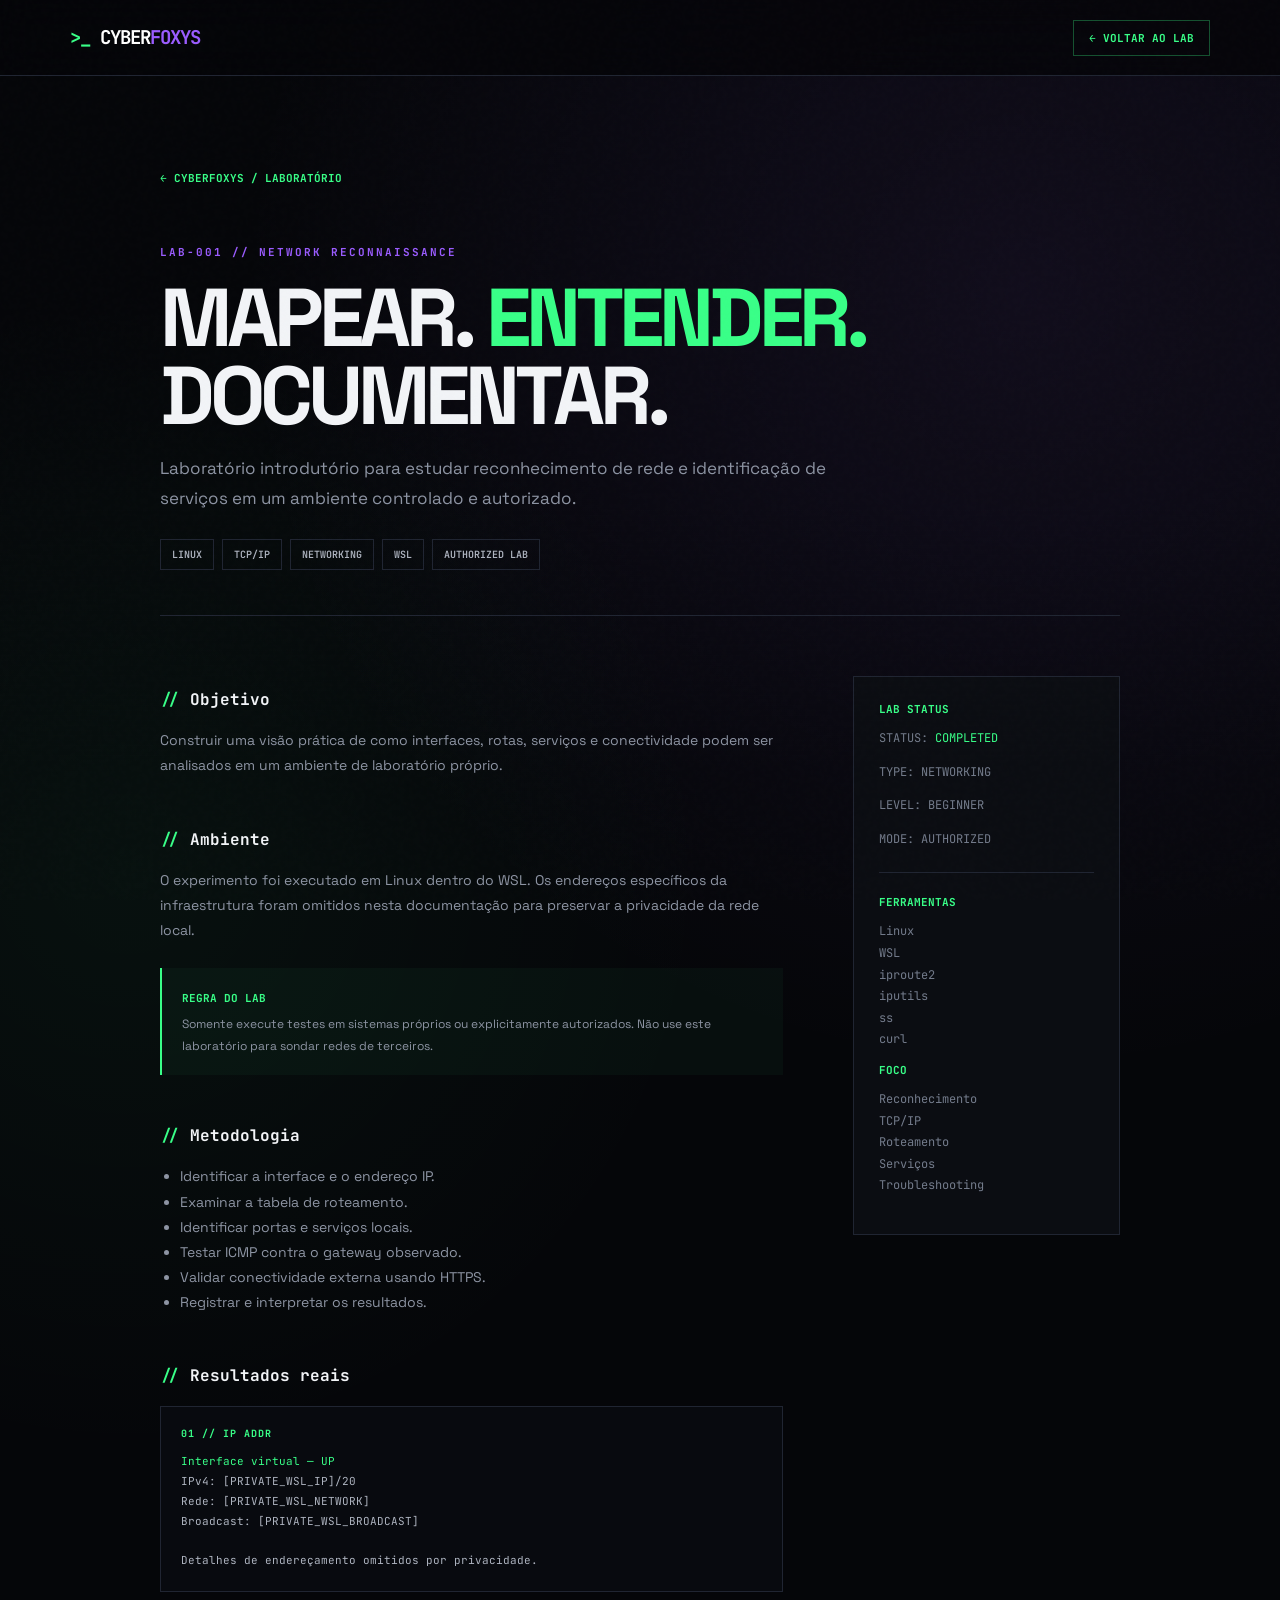
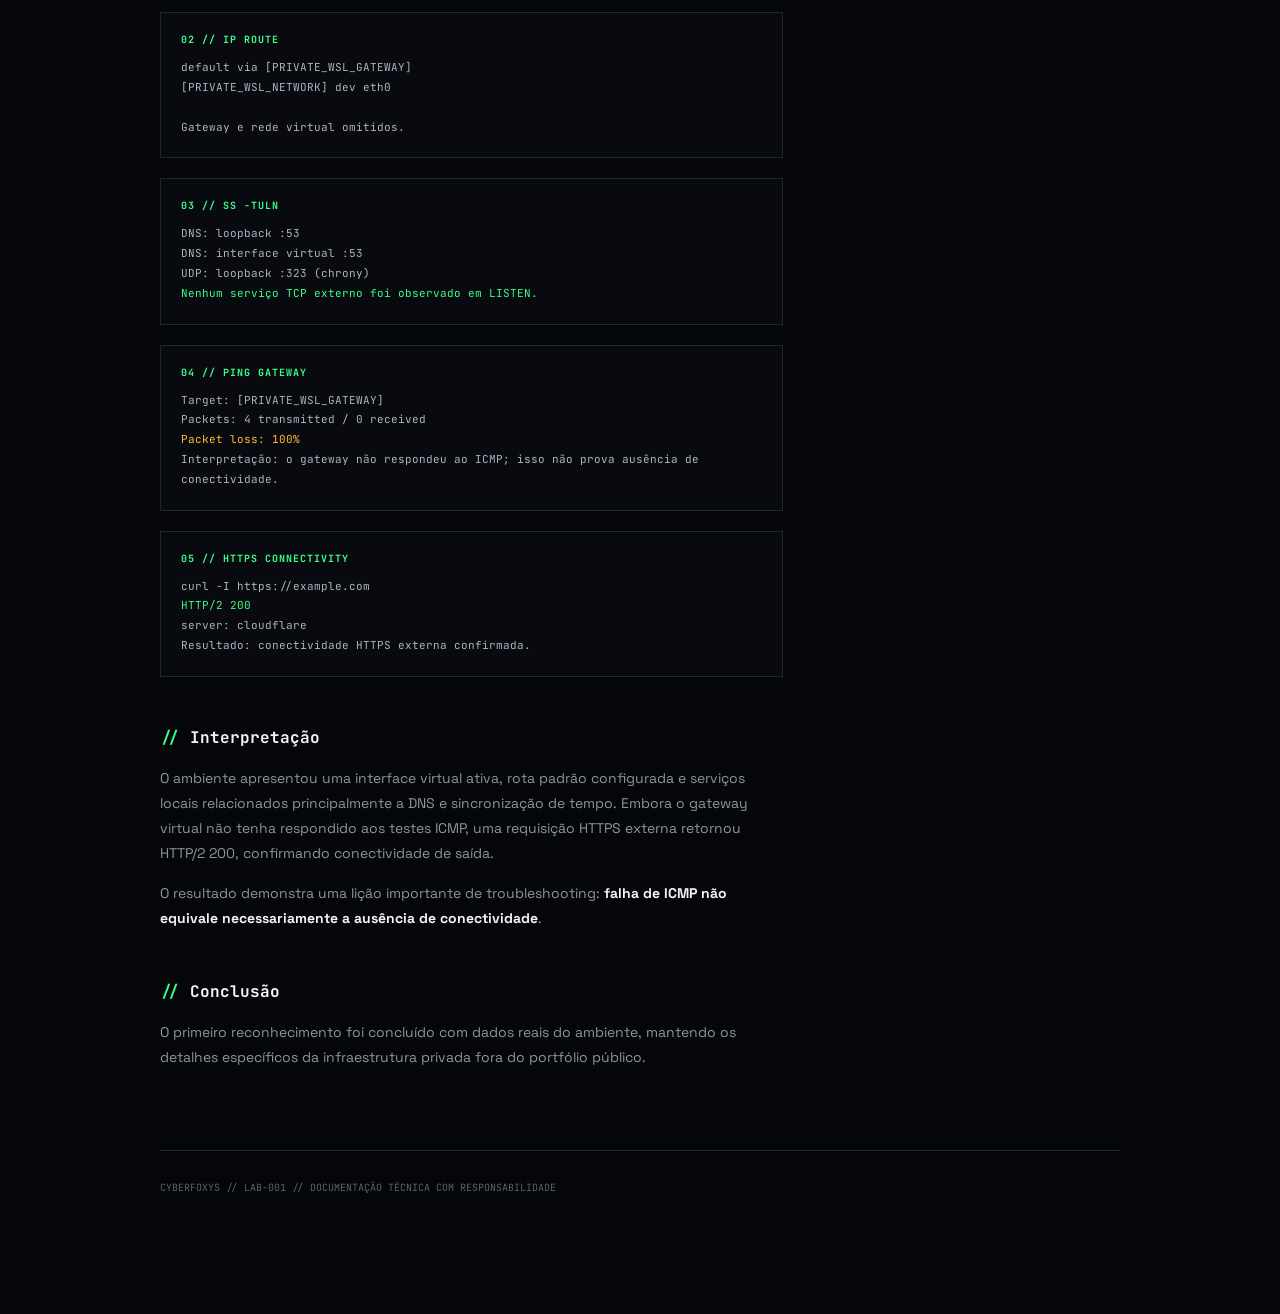
==== labs/lab-001-network-reconnaissance.html @ c243d9e0 "Consolidar versão segura do site" ====
<!DOCTYPE html><html lang="pt-BR"><head><meta charset="UTF-8"><meta name="viewport" content="width=device-width,initial-scale=1.0"><meta name="description" content="LAB-001 — Network Reconnaissance | CyberFoxys"><meta name="theme-color" content="#050609"><title>LAB-001 | Network Reconnaissance — CyberFoxys</title><link rel="preconnect" href="https://fonts.googleapis.com"><link rel="preconnect" href="https://fonts.gstatic.com" crossorigin><link href="https://fonts.googleapis.com/css2?family=JetBrains+Mono:wght@400;500;600;700&family=Space+Grotesk:wght@400;500;600;700&display=swap" rel="stylesheet"><link rel="stylesheet" href="../style.css"><style>.lab-page{max-width:1100px;margin:auto;padding:90px 5.5% 120px}.back{display:inline-block;color:#39ff88;text-decoration:none;font:700 11px "JetBrains Mono",monospace;margin-bottom:55px}.lab-header{border-bottom:1px solid #202532;padding-bottom:45px}.lab-id{color:#9b5cff;font:700 11px "JetBrains Mono",monospace;letter-spacing:2px}.lab-page h1{font-size:clamp(44px,7vw,82px);line-height:.95;letter-spacing:-5px;margin:18px 0}.lab-page h1 span{color:#39ff88}.subtitle{max-width:720px;color:#8d94a3;font-size:17px;line-height:1.8}.badges{display:flex;flex-wrap:wrap;gap:8px;margin-top:25px}.badge{border:1px solid #202532;padding:8px 11px;color:#aeb4c0;font:600 10px "JetBrains Mono",monospace}.content-grid{display:grid;grid-template-columns:1.4fr .6fr;gap:70px;margin-top:60px}.block{margin-bottom:50px}.block h2{font:700 16px "JetBrains Mono",monospace;color:#f2f4f7;margin-bottom:18px}.block h2::before{content:"// ";color:#39ff88}.block p,.block li{color:#8d94a3;line-height:1.8;font-size:14px}.block ul{padding-left:20px}.side{border:1px solid #202532;background:#0b0d12;padding:25px;height:max-content}.side h3{font:700 11px "JetBrains Mono",monospace;color:#39ff88;margin-top:0}.side p{font:12px/1.8 "JetBrains Mono",monospace;color:#737b8b}.notice{border-left:2px solid #39ff88;background:rgba(57,255,136,.035);padding:18px 20px;margin-top:25px}.notice strong{color:#39ff88;font:700 11px "JetBrains Mono",monospace}.notice p{margin:7px 0 0;font-size:12px}.result{background:#080a0f;border:1px solid #202532;padding:20px;margin-top:20px}.result-title{color:#39ff88;font:700 10px "JetBrains Mono",monospace;letter-spacing:1px;margin-bottom:12px}.result pre{margin:0;white-space:pre-wrap;overflow:auto;color:#aeb4c0;font:11px/1.8 "JetBrains Mono",monospace}.result .ok{color:#39ff88}.result .warn{color:#febc2e}.status{color:#39ff88}.footer-lab{border-top:1px solid #202532;margin-top:30px;padding-top:30px;color:#596170;font:10px "JetBrains Mono",monospace}@media(max-width:800px){.content-grid{grid-template-columns:1fr;gap:35px}.lab-page{padding-top:60px}.lab-page h1{letter-spacing:-3px}}</style></head><body><div class="noise"></div><div class="scanlines"></div><header class="navbar"><a href="../index.html" class="logo"><span>&gt;_</span> CYBER<span>FOXYS</span></a><a href="../index.html#laboratorio" class="nav-button">← VOLTAR AO LAB</a></header><main class="lab-page"><a href="../index.html#laboratorio" class="back">← CYBERFOXYS / LABORATÓRIO</a><header class="lab-header"><span class="lab-id">LAB-001 // NETWORK RECONNAISSANCE</span><h1>MAPEAR. <span>ENTENDER.</span><br>DOCUMENTAR.</h1><p class="subtitle">Laboratório introdutório para estudar reconhecimento de rede e identificação de serviços em um ambiente controlado e autorizado.</p><div class="badges"><span class="badge">LINUX</span><span class="badge">TCP/IP</span><span class="badge">NETWORKING</span><span class="badge">WSL</span><span class="badge">AUTHORIZED LAB</span></div></header><div class="content-grid"><div><section class="block"><h2>Objetivo</h2><p>Construir uma visão prática de como interfaces, rotas, serviços e conectividade podem ser analisados em um ambiente de laboratório próprio.</p></section><section class="block"><h2>Ambiente</h2><p>O experimento foi executado em Linux dentro do WSL. Os endereços específicos da infraestrutura foram omitidos nesta documentação para preservar a privacidade da rede local.</p><div class="notice"><strong>REGRA DO LAB</strong><p>Somente execute testes em sistemas próprios ou explicitamente autorizados. Não use este laboratório para sondar redes de terceiros.</p></div></section><section class="block"><h2>Metodologia</h2><ul><li>Identificar a interface e o endereço IP.</li><li>Examinar a tabela de roteamento.</li><li>Identificar portas e serviços locais.</li><li>Testar ICMP contra o gateway observado.</li><li>Validar conectividade externa usando HTTPS.</li><li>Registrar e interpretar os resultados.</li></ul></section><section class="block"><h2>Resultados reais</h2><div class="result"><div class="result-title">01 // IP ADDR</div><pre><span class="ok">Interface virtual — UP</span>
IPv4: [PRIVATE_WSL_IP]/20
Rede: [PRIVATE_WSL_NETWORK]
Broadcast: [PRIVATE_WSL_BROADCAST]

Detalhes de endereçamento omitidos por privacidade.</pre></div><div class="result"><div class="result-title">02 // IP ROUTE</div><pre>default via [PRIVATE_WSL_GATEWAY]
[PRIVATE_WSL_NETWORK] dev eth0

Gateway e rede virtual omitidos.</pre></div><div class="result"><div class="result-title">03 // SS -TULN</div><pre>DNS: loopback :53
DNS: interface virtual :53
UDP: loopback :323 (chrony)
<span class="ok">Nenhum serviço TCP externo foi observado em LISTEN.</span></pre></div><div class="result"><div class="result-title">04 // PING GATEWAY</div><pre>Target: [PRIVATE_WSL_GATEWAY]
Packets: 4 transmitted / 0 received
<span class="warn">Packet loss: 100%</span>
Interpretação: o gateway não respondeu ao ICMP; isso não prova ausência de conectividade.</pre></div><div class="result"><div class="result-title">05 // HTTPS CONNECTIVITY</div><pre>curl -I https://example.com
<span class="ok">HTTP/2 200</span>
server: cloudflare
Resultado: conectividade HTTPS externa confirmada.</pre></div></section><section class="block"><h2>Interpretação</h2><p>O ambiente apresentou uma interface virtual ativa, rota padrão configurada e serviços locais relacionados principalmente a DNS e sincronização de tempo. Embora o gateway virtual não tenha respondido aos testes ICMP, uma requisição HTTPS externa retornou HTTP/2 200, confirmando conectividade de saída.</p><p>O resultado demonstra uma lição importante de troubleshooting: <strong style="color:#f2f4f7">falha de ICMP não equivale necessariamente a ausência de conectividade</strong>.</p></section><section class="block"><h2>Conclusão</h2><p>O primeiro reconhecimento foi concluído com dados reais do ambiente, mantendo os detalhes específicos da infraestrutura privada fora do portfólio público.</p></section></div><aside class="side"><h3>LAB STATUS</h3><p>STATUS: <span class="status">COMPLETED</span></p><p>TYPE: NETWORKING</p><p>LEVEL: BEGINNER</p><p>MODE: AUTHORIZED</p><hr style="border:0;border-top:1px solid #202532;margin:22px 0"><h3>FERRAMENTAS</h3><p>Linux<br>WSL<br>iproute2<br>iputils<br>ss<br>curl</p><h3>FOCO</h3><p>Reconhecimento<br>TCP/IP<br>Roteamento<br>Serviços<br>Troubleshooting</p></aside></div><div class="footer-lab">CYBERFOXYS // LAB-001 // DOCUMENTAÇÃO TÉCNICA COM RESPONSABILIDADE</div></main></body></html>
---- style.css ----
@import url('https://fonts.googleapis.com/css2?family=JetBrains+Mono:wght@400;500;600;700&family=Space+Grotesk:wght@400;500;600;700&display=swap');
:root{--bg:#050609;--panel:#0b0d12;--panel2:#0f1118;--text:#f2f4f7;--muted:#8d94a3;--green:#39ff88;--purple:#9b5cff;--border:#202532;--max:1320px}*{box-sizing:border-box;scroll-behavior:smooth}html{background:var(--bg)}body{margin:0;background:radial-gradient(circle at 80% 10%,rgba(155,92,255,.08),transparent 28%),radial-gradient(circle at 10% 30%,rgba(57,255,136,.045),transparent 25%),var(--bg);color:var(--text);font-family:'Space Grotesk',sans-serif;overflow-x:hidden}a{transition:.22s ease}.noise,.scanlines{position:fixed;inset:0;pointer-events:none}.noise{z-index:20;opacity:.025;background-image:url("data:image/svg+xml,%3Csvg viewBox='0 0 180 180' xmlns='http://www.w3.org/2000/svg'%3E%3Cfilter id='n'%3E%3CfeTurbulence type='fractalNoise' baseFrequency='.9' numOctaves='3' stitchTiles='stitch'/%3E%3C/filter%3E%3Crect width='100%25' height='100%25' filter='url(%23n)' opacity='.6'/%3E%3C/svg%3E")}.scanlines{z-index:19;background:repeating-linear-gradient(0deg,transparent 0,transparent 4px,rgba(255,255,255,.012) 5px)}.navbar{height:76px;padding:0 5.5%;display:flex;align-items:center;justify-content:space-between;border-bottom:1px solid var(--border);background:rgba(5,6,9,.82);backdrop-filter:blur(18px);position:sticky;top:0;z-index:15}.logo{font:700 19px "JetBrains Mono",monospace;color:#fff;text-decoration:none;letter-spacing:-1px}.logo span:first-child{color:var(--green)}.logo span:last-child{color:var(--purple)}nav{display:flex;gap:30px}nav a{color:var(--muted);text-decoration:none;font:600 11px "JetBrains Mono",monospace;letter-spacing:1px}nav a:hover{color:var(--green)}.nav-button{color:var(--green);border:1px solid rgba(57,255,136,.3);padding:10px 15px;text-decoration:none;font:700 11px "JetBrains Mono",monospace}.nav-button:hover{background:rgba(57,255,136,.08);border-color:var(--green)}.hero{min-height:760px;max-width:var(--max);margin:auto;padding:110px 5.5% 95px;display:flex;align-items:center;justify-content:space-between;gap:70px;position:relative;overflow:hidden}.hero-content{max-width:730px;position:relative;z-index:2}.eyebrow,.kicker{font:700 10px "JetBrains Mono",monospace;letter-spacing:2px;color:var(--muted)}.eyebrow .dot{display:inline-block;width:7px;height:7px;border-radius:50%;background:var(--green);box-shadow:0 0 14px var(--green);margin-right:9px}.hero h1{font-size:clamp(58px,8vw,112px);line-height:.86;letter-spacing:-7px;margin:25px 0 30px;font-weight:700}.hero h1 span{color:var(--green);text-shadow:0 0 35px rgba(57,255,136,.2)}.hero-text{max-width:620px;color:var(--muted);font-size:17px;line-height:1.75;margin:0}.hero-actions{display:flex;gap:12px;flex-wrap:wrap;margin-top:34px}.button{display:inline-block;padding:14px 20px;text-decoration:none;font:700 11px "JetBrains Mono",monospace;letter-spacing:.5px}.primary{background:var(--green);color:#04100a;box-shadow:0 0 28px rgba(57,255,136,.13)}.primary:hover{transform:translateY(-2px);box-shadow:0 0 38px rgba(57,255,136,.3)}.ghost{border:1px solid var(--border);color:#ddd}.ghost:hover{border-color:var(--purple);color:#fff;background:rgba(155,92,255,.05)}.hero-meta{display:flex;gap:24px;margin-top:42px;color:#555d6c;font:600 9px "JetBrains Mono",monospace;letter-spacing:1px}.terminal{width:430px;flex:none;background:rgba(10,12,18,.94);border:1px solid #2a2e3c;box-shadow:0 25px 80px rgba(0,0,0,.55),0 0 70px rgba(155,92,255,.08);position:relative;z-index:3}.terminal-top{height:40px;border-bottom:1px solid #252936;display:flex;align-items:center;padding:0 14px;gap:7px}.traffic{width:9px;height:9px;border-radius:50%}.red{background:#ff5f57}.yellow{background:#febc2e}.green{background:#28c840}.terminal-title{margin-left:11px;color:#606878;font:11px "JetBrains Mono",monospace}.terminal-body{padding:25px;font:12px/2 "JetBrains Mono",monospace;color:#aab0bd}.purple,.code-purple{color:var(--purple)}.green-text,.code-green{color:var(--green)}.cursor{display:inline-block;width:7px;height:14px;background:var(--green);vertical-align:-2px;animation:blink 1s infinite}@keyframes blink{50%{opacity:0}}.hero-orbit{position:absolute;border:1px solid rgba(155,92,255,.1);border-radius:50%;pointer-events:none}.orbit-one{width:650px;height:650px;right:-250px;top:45px}.orbit-two{width:440px;height:440px;right:-145px;top:150px;border-color:rgba(57,255,136,.08)}.hero-grid{position:absolute;width:600px;height:500px;right:-80px;top:120px;opacity:.35;background-image:linear-gradient(rgba(57,255,136,.05) 1px,transparent 1px),linear-gradient(90deg,rgba(155,92,255,.05) 1px,transparent 1px);background-size:45px 45px;transform:perspective(500px) rotateX(55deg) rotateZ(-8deg)}.stats{display:grid;grid-template-columns:repeat(4,1fr);border-top:1px solid var(--border);border-bottom:1px solid var(--border)}.stats div{padding:26px 7%;border-right:1px solid var(--border);display:flex;flex-direction:column;gap:5px}.stats div:last-child{border-right:0}.stats strong{font:700 26px "JetBrains Mono",monospace;color:var(--green)}.stats span{font:600 10px "JetBrains Mono",monospace;color:#737b8b;letter-spacing:1px}.section{max-width:var(--max);margin:auto;padding:120px 5.5%;display:grid;grid-template-columns:190px 1fr;gap:70px;border-bottom:1px solid var(--border)}.section-label{font:700 10px "JetBrains Mono",monospace;color:var(--purple);letter-spacing:1.5px}.section-content{min-width:0}.split{max-width:1000px;display:grid;grid-template-columns:1.1fr .9fr;gap:70px}.section h2,.lab h2,.cta h2{font-size:clamp(38px,5vw,68px);line-height:.98;letter-spacing:-4px;margin:8px 0 25px}.section h2 span,.lab h2 span{color:var(--green)}.section-content p,.lab-copy>p{color:var(--muted);font-size:15px;line-height:1.85;margin:0 0 20px}.section-heading{margin-bottom:50px}.cards{display:grid;grid-template-columns:repeat(3,1fr);gap:14px;max-width:1080px}.card{min-height:300px;padding:27px;background:linear-gradient(145deg,var(--panel2),var(--panel));border:1px solid var(--border);position:relative;overflow:hidden;transition:.25s}.card:hover{transform:translateY(-6px);border-color:var(--purple);box-shadow:0 18px 50px rgba(155,92,255,.09)}.card.featured{border-color:rgba(57,255,136,.35)}.card-number{position:absolute;top:20px;right:22px;color:#343a48;font:700 10px "JetBrains Mono",monospace}.icon{font:28px "JetBrains Mono",monospace;color:var(--green);margin-bottom:35px}.card h3{font:700 16px "JetBrains Mono",monospace;margin:0 0 14px}.card p{color:var(--muted);font-size:13px;line-height:1.7;min-height:88px;margin:0 0 20px}.card-tag{font:700 9px "JetBrains Mono",monospace;color:#5e6675;letter-spacing:1px}.lab{max-width:var(--max);margin:auto;padding:120px 5.5%;display:grid;grid-template-columns:1fr 1fr;gap:90px;align-items:center}.lab-points{border-top:1px solid var(--border);margin-top:35px}.lab-points div{display:flex;align-items:center;gap:20px;padding:16px 0;border-bottom:1px solid var(--border)}.lab-points span{color:var(--green);font:700 10px "JetBrains Mono",monospace}.lab-points p{margin:0!important;color:#d5d9e0!important;font-size:12px!important}.code-window{border:1px solid #292e3b;background:#080a0f;box-shadow:0 25px 70px rgba(0,0,0,.4)}.code-head{height:42px;padding:0 16px;border-bottom:1px solid #242934;display:flex;justify-content:space-between;align-items:center;color:#697181;font:10px "JetBrains Mono",monospace}.code-head span:last-child{color:var(--green)}.code-window pre{padding:25px;margin:0;overflow:auto;font:12px/2 "JetBrains Mono",monospace;color:#c3c8d2}.code-muted{color:#596170}.cta{max-width:var(--max);margin:0 auto 110px;padding:60px 5.5%;border:1px solid var(--border);display:flex;justify-content:space-between;align-items:center;gap:30px;background:linear-gradient(110deg,rgba(57,255,136,.035),rgba(155,92,255,.07))}.cta h2{margin:8px 0}.cta h2 span{color:var(--purple)}.cta p:not(.eyebrow){color:var(--muted);margin:0}.cta-actions{display:flex;gap:10px;flex-wrap:wrap}footer{border-top:1px solid var(--border);padding:28px 5.5%;display:flex;justify-content:space-between;align-items:center;color:#596170;font-size:10px;gap:20px}footer .logo{font-size:15px}.footer-status{font:700 9px "JetBrains Mono",monospace;letter-spacing:1px}.footer-status i{display:inline-block;width:6px;height:6px;border-radius:50%;background:var(--green);box-shadow:0 0 10px var(--green);margin-right:7px}@media(max-width:1000px){nav{display:none}.hero{padding-top:80px;flex-direction:column;align-items:flex-start}.terminal{width:100%;max-width:620px}.hero-orbit,.hero-grid{right:-300px}.cards{grid-template-columns:repeat(2,1fr)}.split,.lab{grid-template-columns:1fr;gap:40px}.section{grid-template-columns:1fr;gap:25px}.lab{padding-left:5.5%;padding-right:5.5%}}@media(max-width:600px){.navbar{padding:0 5%}.nav-button{display:none}.hero,.section{padding-left:5%;padding-right:5%}.hero{min-height:auto;padding-top:70px;padding-bottom:70px}.hero h1{letter-spacing:-4px}.hero-meta{flex-direction:column;gap:8px}.stats{grid-template-columns:repeat(2,1fr)}.stats div{padding:21px 5%}.stats div:nth-child(2){border-right:0}.cards{grid-template-columns:1fr}.card{min-height:260px}.section,.lab{padding-top:85px;padding-bottom:85px}.cta{margin:0 5% 80px;padding:40px 7%;align-items:flex-start;flex-direction:column}.cta h2{letter-spacing:-3px}footer{padding:25px 5%;flex-direction:column;align-items:flex-start}.hero-orbit,.hero-grid{display:none}}
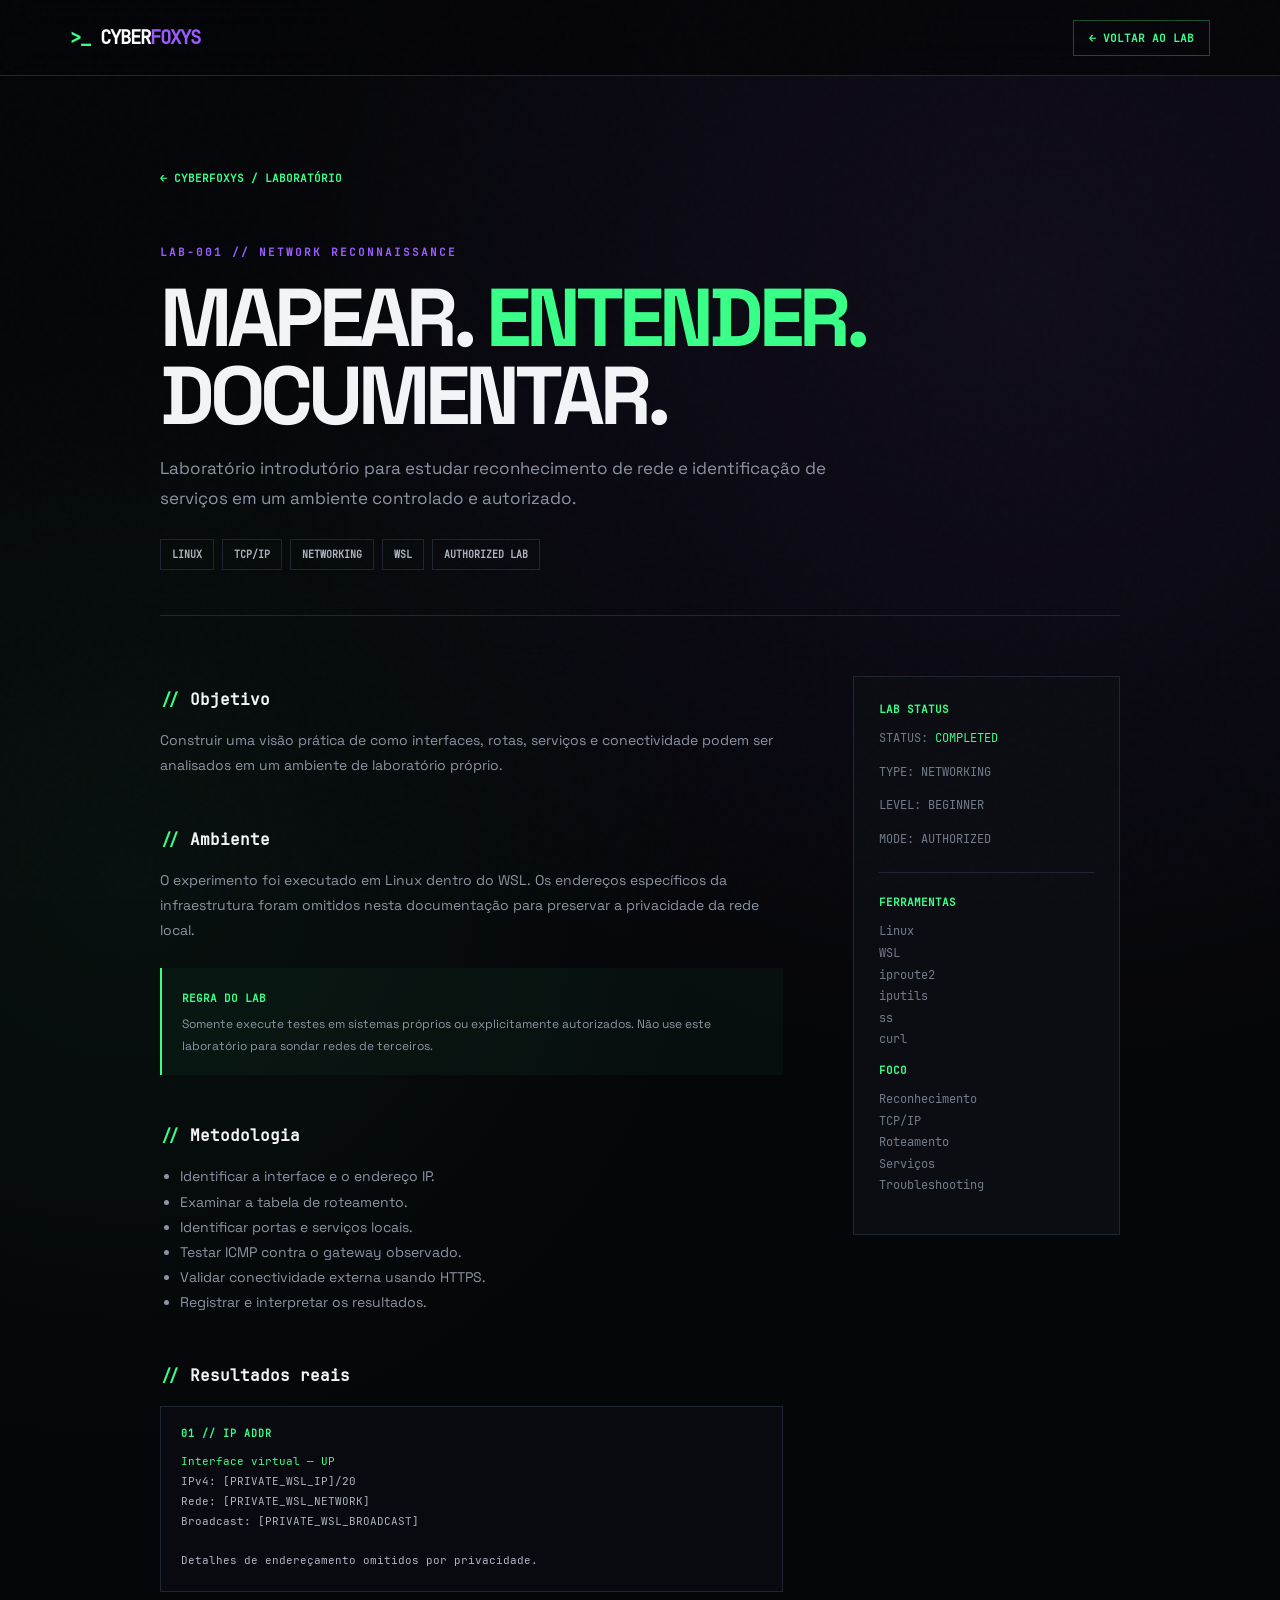
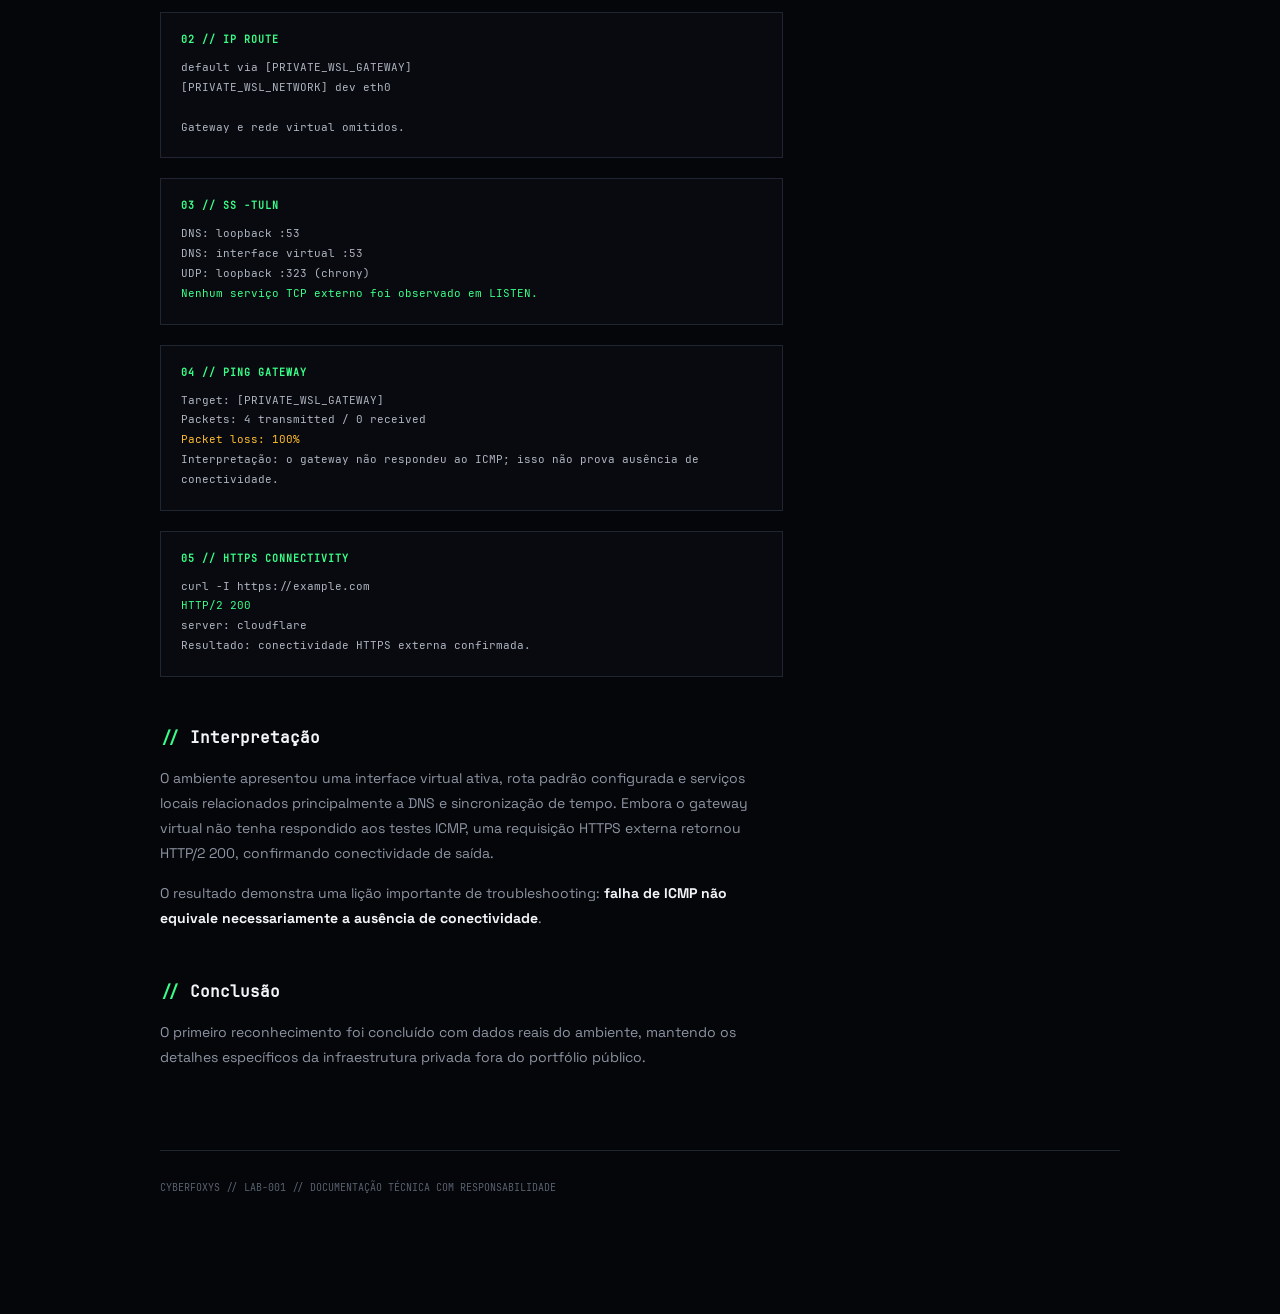
==== commit 61e05b65: "Remove Google Fonts and host fonts locally" ====
--- a/labs/lab-001-network-reconnaissance.html
+++ b/labs/lab-001-network-reconnaissance.html
@@ -1,4 +1,4 @@
-<!DOCTYPE html><html lang="pt-BR"><head><meta charset="UTF-8"><meta name="viewport" content="width=device-width,initial-scale=1.0"><meta name="description" content="LAB-001 — Network Reconnaissance | CyberFoxys"><meta name="theme-color" content="#050609"><title>LAB-001 | Network Reconnaissance — CyberFoxys</title><link rel="preconnect" href="https://fonts.googleapis.com"><link rel="preconnect" href="https://fonts.gstatic.com" crossorigin><link href="https://fonts.googleapis.com/css2?family=JetBrains+Mono:wght@400;500;600;700&family=Space+Grotesk:wght@400;500;600;700&display=swap" rel="stylesheet"><link rel="stylesheet" href="../style.css"><style>.lab-page{max-width:1100px;margin:auto;padding:90px 5.5% 120px}.back{display:inline-block;color:#39ff88;text-decoration:none;font:700 11px "JetBrains Mono",monospace;margin-bottom:55px}.lab-header{border-bottom:1px solid #202532;padding-bottom:45px}.lab-id{color:#9b5cff;font:700 11px "JetBrains Mono",monospace;letter-spacing:2px}.lab-page h1{font-size:clamp(44px,7vw,82px);line-height:.95;letter-spacing:-5px;margin:18px 0}.lab-page h1 span{color:#39ff88}.subtitle{max-width:720px;color:#8d94a3;font-size:17px;line-height:1.8}.badges{display:flex;flex-wrap:wrap;gap:8px;margin-top:25px}.badge{border:1px solid #202532;padding:8px 11px;color:#aeb4c0;font:600 10px "JetBrains Mono",monospace}.content-grid{display:grid;grid-template-columns:1.4fr .6fr;gap:70px;margin-top:60px}.block{margin-bottom:50px}.block h2{font:700 16px "JetBrains Mono",monospace;color:#f2f4f7;margin-bottom:18px}.block h2::before{content:"// ";color:#39ff88}.block p,.block li{color:#8d94a3;line-height:1.8;font-size:14px}.block ul{padding-left:20px}.side{border:1px solid #202532;background:#0b0d12;padding:25px;height:max-content}.side h3{font:700 11px "JetBrains Mono",monospace;color:#39ff88;margin-top:0}.side p{font:12px/1.8 "JetBrains Mono",monospace;color:#737b8b}.notice{border-left:2px solid #39ff88;background:rgba(57,255,136,.035);padding:18px 20px;margin-top:25px}.notice strong{color:#39ff88;font:700 11px "JetBrains Mono",monospace}.notice p{margin:7px 0 0;font-size:12px}.result{background:#080a0f;border:1px solid #202532;padding:20px;margin-top:20px}.result-title{color:#39ff88;font:700 10px "JetBrains Mono",monospace;letter-spacing:1px;margin-bottom:12px}.result pre{margin:0;white-space:pre-wrap;overflow:auto;color:#aeb4c0;font:11px/1.8 "JetBrains Mono",monospace}.result .ok{color:#39ff88}.result .warn{color:#febc2e}.status{color:#39ff88}.footer-lab{border-top:1px solid #202532;margin-top:30px;padding-top:30px;color:#596170;font:10px "JetBrains Mono",monospace}@media(max-width:800px){.content-grid{grid-template-columns:1fr;gap:35px}.lab-page{padding-top:60px}.lab-page h1{letter-spacing:-3px}}</style></head><body><div class="noise"></div><div class="scanlines"></div><header class="navbar"><a href="../index.html" class="logo"><span>&gt;_</span> CYBER<span>FOXYS</span></a><a href="../index.html#laboratorio" class="nav-button">← VOLTAR AO LAB</a></header><main class="lab-page"><a href="../index.html#laboratorio" class="back">← CYBERFOXYS / LABORATÓRIO</a><header class="lab-header"><span class="lab-id">LAB-001 // NETWORK RECONNAISSANCE</span><h1>MAPEAR. <span>ENTENDER.</span><br>DOCUMENTAR.</h1><p class="subtitle">Laboratório introdutório para estudar reconhecimento de rede e identificação de serviços em um ambiente controlado e autorizado.</p><div class="badges"><span class="badge">LINUX</span><span class="badge">TCP/IP</span><span class="badge">NETWORKING</span><span class="badge">WSL</span><span class="badge">AUTHORIZED LAB</span></div></header><div class="content-grid"><div><section class="block"><h2>Objetivo</h2><p>Construir uma visão prática de como interfaces, rotas, serviços e conectividade podem ser analisados em um ambiente de laboratório próprio.</p></section><section class="block"><h2>Ambiente</h2><p>O experimento foi executado em Linux dentro do WSL. Os endereços específicos da infraestrutura foram omitidos nesta documentação para preservar a privacidade da rede local.</p><div class="notice"><strong>REGRA DO LAB</strong><p>Somente execute testes em sistemas próprios ou explicitamente autorizados. Não use este laboratório para sondar redes de terceiros.</p></div></section><section class="block"><h2>Metodologia</h2><ul><li>Identificar a interface e o endereço IP.</li><li>Examinar a tabela de roteamento.</li><li>Identificar portas e serviços locais.</li><li>Testar ICMP contra o gateway observado.</li><li>Validar conectividade externa usando HTTPS.</li><li>Registrar e interpretar os resultados.</li></ul></section><section class="block"><h2>Resultados reais</h2><div class="result"><div class="result-title">01 // IP ADDR</div><pre><span class="ok">Interface virtual — UP</span>
+<!DOCTYPE html><html lang="pt-BR"><head><meta charset="UTF-8"><meta name="viewport" content="width=device-width,initial-scale=1.0"><meta name="description" content="LAB-001 — Network Reconnaissance | CyberFoxys"><meta name="theme-color" content="#050609"><title>LAB-001 | Network Reconnaissance — CyberFoxys</title><link rel="stylesheet" href="../style.css"><style>.lab-page{max-width:1100px;margin:auto;padding:90px 5.5% 120px}.back{display:inline-block;color:#39ff88;text-decoration:none;font:700 11px "JetBrains Mono",monospace;margin-bottom:55px}.lab-header{border-bottom:1px solid #202532;padding-bottom:45px}.lab-id{color:#9b5cff;font:700 11px "JetBrains Mono",monospace;letter-spacing:2px}.lab-page h1{font-size:clamp(44px,7vw,82px);line-height:.95;letter-spacing:-5px;margin:18px 0}.lab-page h1 span{color:#39ff88}.subtitle{max-width:720px;color:#8d94a3;font-size:17px;line-height:1.8}.badges{display:flex;flex-wrap:wrap;gap:8px;margin-top:25px}.badge{border:1px solid #202532;padding:8px 11px;color:#aeb4c0;font:600 10px "JetBrains Mono",monospace}.content-grid{display:grid;grid-template-columns:1.4fr .6fr;gap:70px;margin-top:60px}.block{margin-bottom:50px}.block h2{font:700 16px "JetBrains Mono",monospace;color:#f2f4f7;margin-bottom:18px}.block h2::before{content:"// ";color:#39ff88}.block p,.block li{color:#8d94a3;line-height:1.8;font-size:14px}.block ul{padding-left:20px}.side{border:1px solid #202532;background:#0b0d12;padding:25px;height:max-content}.side h3{font:700 11px "JetBrains Mono",monospace;color:#39ff88;margin-top:0}.side p{font:12px/1.8 "JetBrains Mono",monospace;color:#737b8b}.notice{border-left:2px solid #39ff88;background:rgba(57,255,136,.035);padding:18px 20px;margin-top:25px}.notice strong{color:#39ff88;font:700 11px "JetBrains Mono",monospace}.notice p{margin:7px 0 0;font-size:12px}.result{background:#080a0f;border:1px solid #202532;padding:20px;margin-top:20px}.result-title{color:#39ff88;font:700 10px "JetBrains Mono",monospace;letter-spacing:1px;margin-bottom:12px}.result pre{margin:0;white-space:pre-wrap;overflow:auto;color:#aeb4c0;font:11px/1.8 "JetBrains Mono",monospace}.result .ok{color:#39ff88}.result .warn{color:#febc2e}.status{color:#39ff88}.footer-lab{border-top:1px solid #202532;margin-top:30px;padding-top:30px;color:#596170;font:10px "JetBrains Mono",monospace}@media(max-width:800px){.content-grid{grid-template-columns:1fr;gap:35px}.lab-page{padding-top:60px}.lab-page h1{letter-spacing:-3px}}</style></head><body><div class="noise"></div><div class="scanlines"></div><header class="navbar"><a href="../index.html" class="logo"><span>&gt;_</span> CYBER<span>FOXYS</span></a><a href="../index.html#laboratorio" class="nav-button">← VOLTAR AO LAB</a></header><main class="lab-page"><a href="../index.html#laboratorio" class="back">← CYBERFOXYS / LABORATÓRIO</a><header class="lab-header"><span class="lab-id">LAB-001 // NETWORK RECONNAISSANCE</span><h1>MAPEAR. <span>ENTENDER.</span><br>DOCUMENTAR.</h1><p class="subtitle">Laboratório introdutório para estudar reconhecimento de rede e identificação de serviços em um ambiente controlado e autorizado.</p><div class="badges"><span class="badge">LINUX</span><span class="badge">TCP/IP</span><span class="badge">NETWORKING</span><span class="badge">WSL</span><span class="badge">AUTHORIZED LAB</span></div></header><div class="content-grid"><div><section class="block"><h2>Objetivo</h2><p>Construir uma visão prática de como interfaces, rotas, serviços e conectividade podem ser analisados em um ambiente de laboratório próprio.</p></section><section class="block"><h2>Ambiente</h2><p>O experimento foi executado em Linux dentro do WSL. Os endereços específicos da infraestrutura foram omitidos nesta documentação para preservar a privacidade da rede local.</p><div class="notice"><strong>REGRA DO LAB</strong><p>Somente execute testes em sistemas próprios ou explicitamente autorizados. Não use este laboratório para sondar redes de terceiros.</p></div></section><section class="block"><h2>Metodologia</h2><ul><li>Identificar a interface e o endereço IP.</li><li>Examinar a tabela de roteamento.</li><li>Identificar portas e serviços locais.</li><li>Testar ICMP contra o gateway observado.</li><li>Validar conectividade externa usando HTTPS.</li><li>Registrar e interpretar os resultados.</li></ul></section><section class="block"><h2>Resultados reais</h2><div class="result"><div class="result-title">01 // IP ADDR</div><pre><span class="ok">Interface virtual — UP</span>
 IPv4: [PRIVATE_WSL_IP]/20
 Rede: [PRIVATE_WSL_NETWORK]
 Broadcast: [PRIVATE_WSL_BROADCAST]
--- a/style.css
+++ b/style.css
@@ -1,2 +1,3 @@
-@import url('https://fonts.googleapis.com/css2?family=JetBrains+Mono:wght@400;500;600;700&family=Space+Grotesk:wght@400;500;600;700&display=swap');
+@font-face { font-family: "Space Grotesk"; src: url("fonts/SpaceGrotesk.ttf") format("truetype"); font-weight: 100 900; font-style: normal; font-display: swap; }
+@font-face { font-family: "JetBrains Mono"; src: url("fonts/JetBrainsMono-Regular.ttf") format("truetype"); font-weight: 400; font-style: normal; font-display: swap; }
 :root{--bg:#050609;--panel:#0b0d12;--panel2:#0f1118;--text:#f2f4f7;--muted:#8d94a3;--green:#39ff88;--purple:#9b5cff;--border:#202532;--max:1320px}*{box-sizing:border-box;scroll-behavior:smooth}html{background:var(--bg)}body{margin:0;background:radial-gradient(circle at 80% 10%,rgba(155,92,255,.08),transparent 28%),radial-gradient(circle at 10% 30%,rgba(57,255,136,.045),transparent 25%),var(--bg);color:var(--text);font-family:'Space Grotesk',sans-serif;overflow-x:hidden}a{transition:.22s ease}.noise,.scanlines{position:fixed;inset:0;pointer-events:none}.noise{z-index:20;opacity:.025;background-image:url("data:image/svg+xml,%3Csvg viewBox='0 0 180 180' xmlns='http://www.w3.org/2000/svg'%3E%3Cfilter id='n'%3E%3CfeTurbulence type='fractalNoise' baseFrequency='.9' numOctaves='3' stitchTiles='stitch'/%3E%3C/filter%3E%3Crect width='100%25' height='100%25' filter='url(%23n)' opacity='.6'/%3E%3C/svg%3E")}.scanlines{z-index:19;background:repeating-linear-gradient(0deg,transparent 0,transparent 4px,rgba(255,255,255,.012) 5px)}.navbar{height:76px;padding:0 5.5%;display:flex;align-items:center;justify-content:space-between;border-bottom:1px solid var(--border);background:rgba(5,6,9,.82);backdrop-filter:blur(18px);position:sticky;top:0;z-index:15}.logo{font:700 19px "JetBrains Mono",monospace;color:#fff;text-decoration:none;letter-spacing:-1px}.logo span:first-child{color:var(--green)}.logo span:last-child{color:var(--purple)}nav{display:flex;gap:30px}nav a{color:var(--muted);text-decoration:none;font:600 11px "JetBrains Mono",monospace;letter-spacing:1px}nav a:hover{color:var(--green)}.nav-button{color:var(--green);border:1px solid rgba(57,255,136,.3);padding:10px 15px;text-decoration:none;font:700 11px "JetBrains Mono",monospace}.nav-button:hover{background:rgba(57,255,136,.08);border-color:var(--green)}.hero{min-height:760px;max-width:var(--max);margin:auto;padding:110px 5.5% 95px;display:flex;align-items:center;justify-content:space-between;gap:70px;position:relative;overflow:hidden}.hero-content{max-width:730px;position:relative;z-index:2}.eyebrow,.kicker{font:700 10px "JetBrains Mono",monospace;letter-spacing:2px;color:var(--muted)}.eyebrow .dot{display:inline-block;width:7px;height:7px;border-radius:50%;background:var(--green);box-shadow:0 0 14px var(--green);margin-right:9px}.hero h1{font-size:clamp(58px,8vw,112px);line-height:.86;letter-spacing:-7px;margin:25px 0 30px;font-weight:700}.hero h1 span{color:var(--green);text-shadow:0 0 35px rgba(57,255,136,.2)}.hero-text{max-width:620px;color:var(--muted);font-size:17px;line-height:1.75;margin:0}.hero-actions{display:flex;gap:12px;flex-wrap:wrap;margin-top:34px}.button{display:inline-block;padding:14px 20px;text-decoration:none;font:700 11px "JetBrains Mono",monospace;letter-spacing:.5px}.primary{background:var(--green);color:#04100a;box-shadow:0 0 28px rgba(57,255,136,.13)}.primary:hover{transform:translateY(-2px);box-shadow:0 0 38px rgba(57,255,136,.3)}.ghost{border:1px solid var(--border);color:#ddd}.ghost:hover{border-color:var(--purple);color:#fff;background:rgba(155,92,255,.05)}.hero-meta{display:flex;gap:24px;margin-top:42px;color:#555d6c;font:600 9px "JetBrains Mono",monospace;letter-spacing:1px}.terminal{width:430px;flex:none;background:rgba(10,12,18,.94);border:1px solid #2a2e3c;box-shadow:0 25px 80px rgba(0,0,0,.55),0 0 70px rgba(155,92,255,.08);position:relative;z-index:3}.terminal-top{height:40px;border-bottom:1px solid #252936;display:flex;align-items:center;padding:0 14px;gap:7px}.traffic{width:9px;height:9px;border-radius:50%}.red{background:#ff5f57}.yellow{background:#febc2e}.green{background:#28c840}.terminal-title{margin-left:11px;color:#606878;font:11px "JetBrains Mono",monospace}.terminal-body{padding:25px;font:12px/2 "JetBrains Mono",monospace;color:#aab0bd}.purple,.code-purple{color:var(--purple)}.green-text,.code-green{color:var(--green)}.cursor{display:inline-block;width:7px;height:14px;background:var(--green);vertical-align:-2px;animation:blink 1s infinite}@keyframes blink{50%{opacity:0}}.hero-orbit{position:absolute;border:1px solid rgba(155,92,255,.1);border-radius:50%;pointer-events:none}.orbit-one{width:650px;height:650px;right:-250px;top:45px}.orbit-two{width:440px;height:440px;right:-145px;top:150px;border-color:rgba(57,255,136,.08)}.hero-grid{position:absolute;width:600px;height:500px;right:-80px;top:120px;opacity:.35;background-image:linear-gradient(rgba(57,255,136,.05) 1px,transparent 1px),linear-gradient(90deg,rgba(155,92,255,.05) 1px,transparent 1px);background-size:45px 45px;transform:perspective(500px) rotateX(55deg) rotateZ(-8deg)}.stats{display:grid;grid-template-columns:repeat(4,1fr);border-top:1px solid var(--border);border-bottom:1px solid var(--border)}.stats div{padding:26px 7%;border-right:1px solid var(--border);display:flex;flex-direction:column;gap:5px}.stats div:last-child{border-right:0}.stats strong{font:700 26px "JetBrains Mono",monospace;color:var(--green)}.stats span{font:600 10px "JetBrains Mono",monospace;color:#737b8b;letter-spacing:1px}.section{max-width:var(--max);margin:auto;padding:120px 5.5%;display:grid;grid-template-columns:190px 1fr;gap:70px;border-bottom:1px solid var(--border)}.section-label{font:700 10px "JetBrains Mono",monospace;color:var(--purple);letter-spacing:1.5px}.section-content{min-width:0}.split{max-width:1000px;display:grid;grid-template-columns:1.1fr .9fr;gap:70px}.section h2,.lab h2,.cta h2{font-size:clamp(38px,5vw,68px);line-height:.98;letter-spacing:-4px;margin:8px 0 25px}.section h2 span,.lab h2 span{color:var(--green)}.section-content p,.lab-copy>p{color:var(--muted);font-size:15px;line-height:1.85;margin:0 0 20px}.section-heading{margin-bottom:50px}.cards{display:grid;grid-template-columns:repeat(3,1fr);gap:14px;max-width:1080px}.card{min-height:300px;padding:27px;background:linear-gradient(145deg,var(--panel2),var(--panel));border:1px solid var(--border);position:relative;overflow:hidden;transition:.25s}.card:hover{transform:translateY(-6px);border-color:var(--purple);box-shadow:0 18px 50px rgba(155,92,255,.09)}.card.featured{border-color:rgba(57,255,136,.35)}.card-number{position:absolute;top:20px;right:22px;color:#343a48;font:700 10px "JetBrains Mono",monospace}.icon{font:28px "JetBrains Mono",monospace;color:var(--green);margin-bottom:35px}.card h3{font:700 16px "JetBrains Mono",monospace;margin:0 0 14px}.card p{color:var(--muted);font-size:13px;line-height:1.7;min-height:88px;margin:0 0 20px}.card-tag{font:700 9px "JetBrains Mono",monospace;color:#5e6675;letter-spacing:1px}.lab{max-width:var(--max);margin:auto;padding:120px 5.5%;display:grid;grid-template-columns:1fr 1fr;gap:90px;align-items:center}.lab-points{border-top:1px solid var(--border);margin-top:35px}.lab-points div{display:flex;align-items:center;gap:20px;padding:16px 0;border-bottom:1px solid var(--border)}.lab-points span{color:var(--green);font:700 10px "JetBrains Mono",monospace}.lab-points p{margin:0!important;color:#d5d9e0!important;font-size:12px!important}.code-window{border:1px solid #292e3b;background:#080a0f;box-shadow:0 25px 70px rgba(0,0,0,.4)}.code-head{height:42px;padding:0 16px;border-bottom:1px solid #242934;display:flex;justify-content:space-between;align-items:center;color:#697181;font:10px "JetBrains Mono",monospace}.code-head span:last-child{color:var(--green)}.code-window pre{padding:25px;margin:0;overflow:auto;font:12px/2 "JetBrains Mono",monospace;color:#c3c8d2}.code-muted{color:#596170}.cta{max-width:var(--max);margin:0 auto 110px;padding:60px 5.5%;border:1px solid var(--border);display:flex;justify-content:space-between;align-items:center;gap:30px;background:linear-gradient(110deg,rgba(57,255,136,.035),rgba(155,92,255,.07))}.cta h2{margin:8px 0}.cta h2 span{color:var(--purple)}.cta p:not(.eyebrow){color:var(--muted);margin:0}.cta-actions{display:flex;gap:10px;flex-wrap:wrap}footer{border-top:1px solid var(--border);padding:28px 5.5%;display:flex;justify-content:space-between;align-items:center;color:#596170;font-size:10px;gap:20px}footer .logo{font-size:15px}.footer-status{font:700 9px "JetBrains Mono",monospace;letter-spacing:1px}.footer-status i{display:inline-block;width:6px;height:6px;border-radius:50%;background:var(--green);box-shadow:0 0 10px var(--green);margin-right:7px}@media(max-width:1000px){nav{display:none}.hero{padding-top:80px;flex-direction:column;align-items:flex-start}.terminal{width:100%;max-width:620px}.hero-orbit,.hero-grid{right:-300px}.cards{grid-template-columns:repeat(2,1fr)}.split,.lab{grid-template-columns:1fr;gap:40px}.section{grid-template-columns:1fr;gap:25px}.lab{padding-left:5.5%;padding-right:5.5%}}@media(max-width:600px){.navbar{padding:0 5%}.nav-button{display:none}.hero,.section{padding-left:5%;padding-right:5%}.hero{min-height:auto;padding-top:70px;padding-bottom:70px}.hero h1{letter-spacing:-4px}.hero-meta{flex-direction:column;gap:8px}.stats{grid-template-columns:repeat(2,1fr)}.stats div{padding:21px 5%}.stats div:nth-child(2){border-right:0}.cards{grid-template-columns:1fr}.card{min-height:260px}.section,.lab{padding-top:85px;padding-bottom:85px}.cta{margin:0 5% 80px;padding:40px 7%;align-items:flex-start;flex-direction:column}.cta h2{letter-spacing:-3px}footer{padding:25px 5%;flex-direction:column;align-items:flex-start}.hero-orbit,.hero-grid{display:none}}
